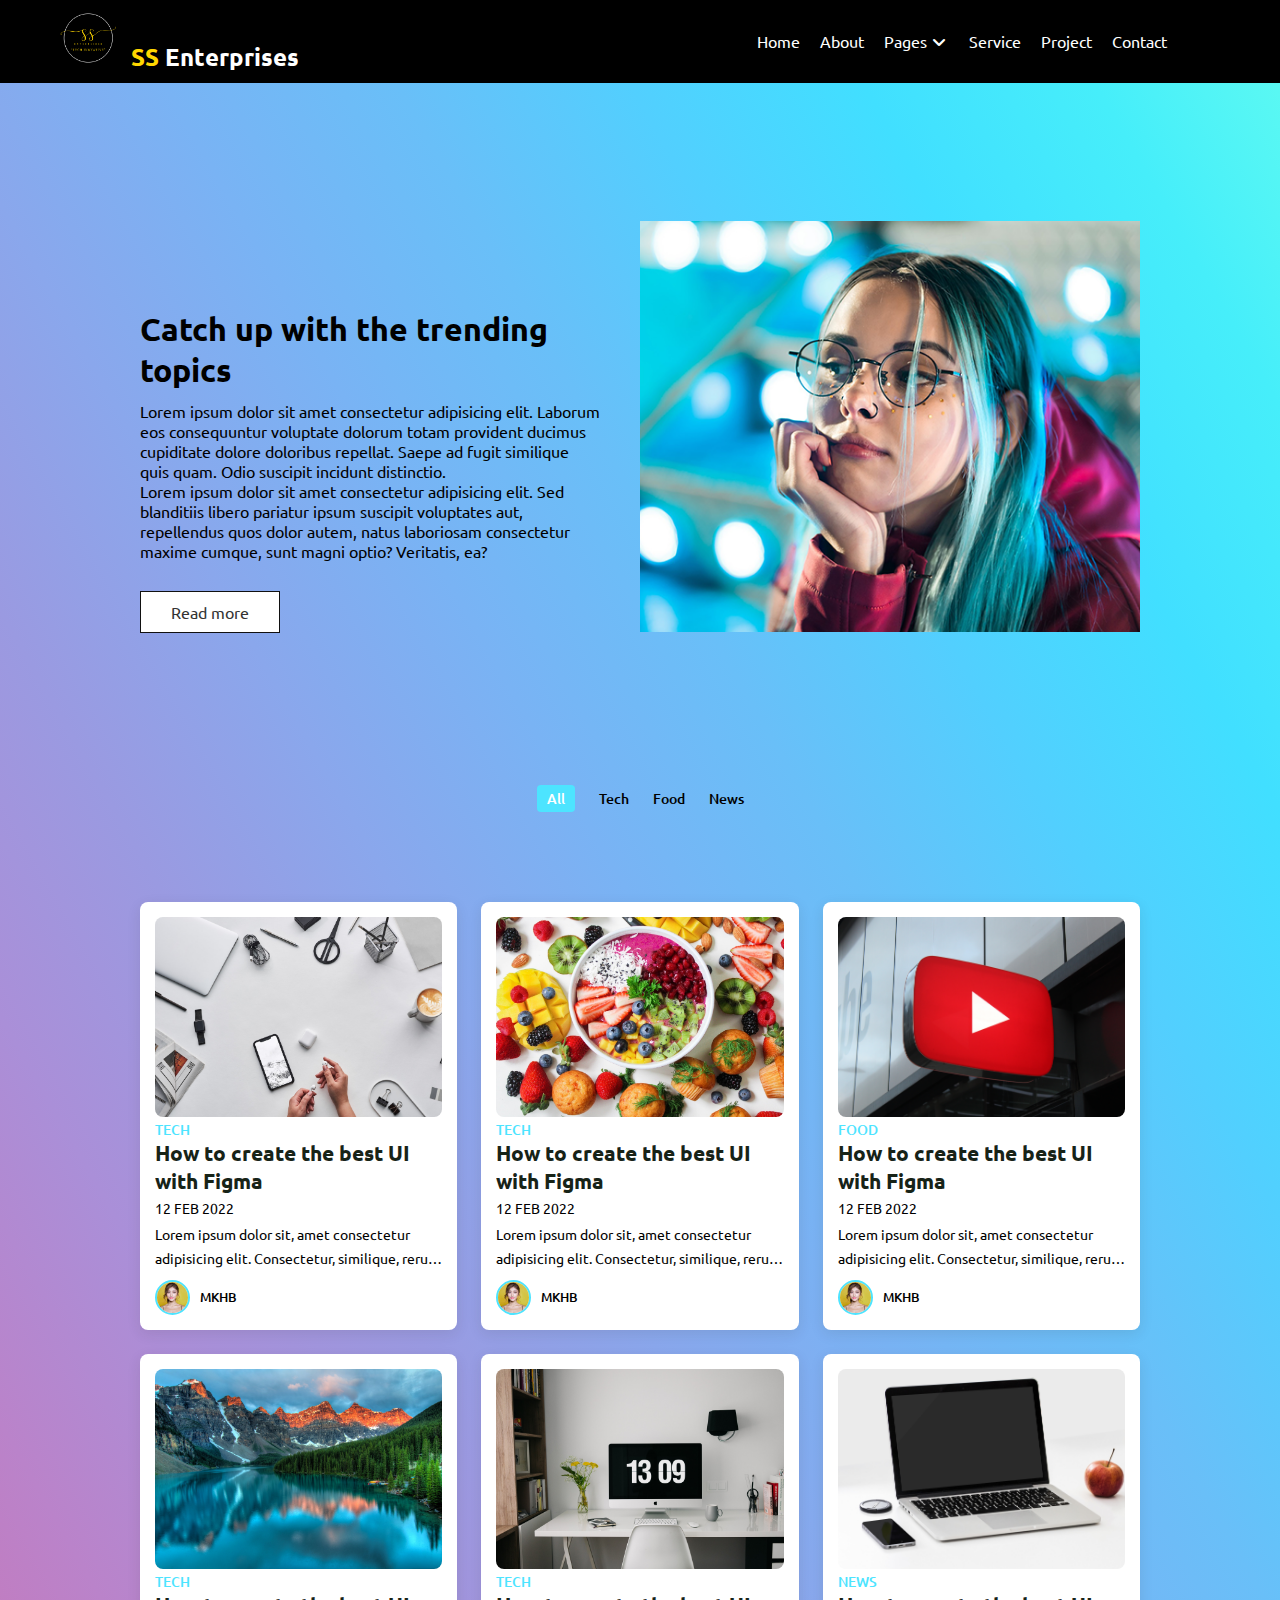
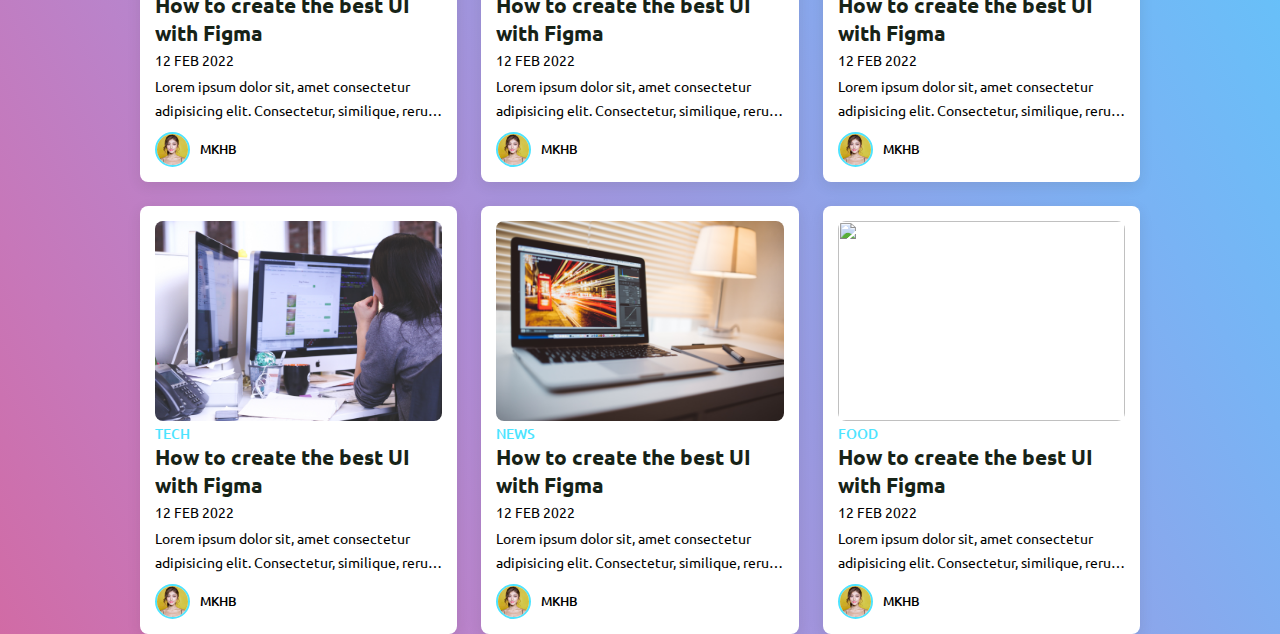
==== html/blog.html @ f4141842 "first commit" ====
<!DOCTYPE html>
<html lang="en">
<head>
    <meta charset="UTF-8">
    <meta http-equiv="X-UA-Compatible" content="IE=edge">
    <meta name="viewport" content="width=device-width, initial-scale=1.0">
    <title>Trend Blogger</title>
    <!-- Box-icon -->
    <link href='https://unpkg.com/boxicons@2.1.4/css/boxicons.min.css' rel='stylesheet'>
    <link rel="stylesheet" href="/css/blog.css">
    <link rel="stylesheet" href="/css/mainstyle.css">


    <link href="https://cdn.jsdelivr.net/npm/bootstrap@5.0.2/dist/css/bootstrap.min.css" rel="stylesheet" integrity="sha384-EVSTQN3/azprG1Anm3QDgpJLIm9Nao0Yz1ztcQTwFspd3yD65VohhpuuCOmLASjC" crossorigin="anonymous">
    <link href="/css/contacts.css" rel="stylesheet">
    <link rel="stylesheet" href="/css/mainstyle.css">
    <!-- <link rel="stylesheet" href="logo.css"> -->
    <link rel="stylesheet" href="https://cdn.jsdelivr.net/npm/bootstrap-icons@1.10.3/font/bootstrap-icons.css">

    <!-- Font Awsome (For adding icon) -->
    <link rel="stylesheet" href="https://cdnjs.cloudflare.com/ajax/libs/font-awesome/6.4.0/css/all.min.css">
    <script src="https://cdnjs.cloudflare.com/ajax/libs/font-awesome/6.4.0/js/all.min.js"></script>


    <!-- Fonts -->

    <link rel="preconnect" href="https://fonts.googleapis.com">
<link rel="preconnect" href="https://fonts.gstatic.com" crossorigin>
<link href="https://fonts.googleapis.com/css2?family=Ubuntu:wght@300&display=swap" rel="stylesheet">


<style>
    body{
      font-family: 'Ubuntu', sans-serif;
      background-image: linear-gradient(to right top, #d16ba5, #c777b9, #ba83ca, #aa8fd8, #9a9ae1, #8aa7ec, #79b3f4, #69bff8, #52cffe, #41dfff, #46eefa, #5ffbf1);

    }
  </style>

</head>
<body>

    <header>
        <nav class="main-nav main-container">
          <h2 class="main_nav_logo"><a href="../index.html"><img src="/images/SS Enterprises logo.png" alt=""><span style="color: #FFD700;">SS</span> Enterprises</a></h2>
  
          <ul class="main_menu_items">
            <img src="/images/Main/times.svg" alt="timesicon" id="menu_toggle" />
            <li class="main_nav_links"><a href="../index.html" ><i data-lucide="home"></i></i>Home</a></li>
            <li class="main_nav_links"><a href="../index.html#about-us" ><i data-lucide="album"></i>About</a></li>
            <li class="has-children menu main_nav_links">
              <a class="nav_links link_gap" href="#"><i data-lucide="file-stack"></i>Pages<i class="fa-solid fa-angle-down"></i></a>
              <ul class="dropdown">
                <li class="sub-menu">
                  <a href="ourTeam2.html" class="links">Our Team</a>
                </li>
                <li class="sub-menu">
                  <a href="gallery.html" class="links">Gallery</a>
                </li>
                <li class="sub-menu">
                  <a href="../index.html#faq" class="links">FAQ</a>
                </li>
                <li class="sub-menu">
                  <a href="blog.html" class="links">Blog</a>
                </li>
              </ul>
            </li>
            <li class="main_nav_links"><a href="../index.html#services" ><i data-lucide="user-cog"></i>Service</a></li>
            <li class="main_nav_links"><a href="#" ><i data-lucide="folder-dot"></i>Project</a></li>
            <li class="main_nav_links"><a href="contacts.html"><i data-lucide="phone"></i>Contact</a></li>
          </ul>
          <img src="/images/Main/bars.svg" alt="timesicon" id="menu_toggle" />
        </nav>
      </header>

    <section class="about container" id="about">
        <div class="contentBx">
            <h2 class="titleText">Catch up with the trending topics</h2>
            <p class="title-text">
                Lorem ipsum dolor sit amet consectetur adipisicing elit. Laborum eos consequuntur voluptate dolorum totam provident ducimus cupiditate dolore doloribus repellat. Saepe ad fugit similique quis quam. Odio suscipit incidunt distinctio.
                <br>Lorem ipsum dolor sit amet consectetur adipisicing elit. Sed blanditiis libero pariatur ipsum suscipit voluptates aut, repellendus quos dolor autem, natus laboriosam consectetur maxime cumque, sunt magni optio? Veritatis, ea?
            </p>
            <a href="#" class="btn2">Read more</a>
        </div>
        <div class="imgBx">
            <img src="/images/Blog-Images/about.png" alt="" class="fitBg">
        </div>
    </section>

    <div class="post-filter container">
        <span class="filter-item active-filter" data-filter="all">All</span>
        <span class="filter-item" data-filter="tech">Tech</span>
        <span class="filter-item" data-filter="food">Food</span>
        <span class="filter-item" data-filter="news">News</span>
    </div>
    
    <div class="post container">
        <!-- Post 1 -->
        <div class="post-box tech">
            <img src="/images/Blog-Images/img1.jpg" alt="" class="post-img">
            <h2 class="category">Tech</h2>
            <a href="#" class="post-title">How to create the best UI with Figma</a>
            <span class="post-date">12 Feb 2022</span>
            <p class="post-description">Lorem ipsum dolor sit, amet consectetur adipisicing elit. Consectetur, similique, rerum excepturi harum, vitae facilis corrupti vel modi debitis est perferendis aut quasi ea unde repudiandae iste architecto. Corporis, voluptates.</p>
            <div class="profile">
                <img src="/images/Blog-Images/testi1.jpg" alt="" class="profile-img">
                <span class="profile-name">MKHB</span>
            </div>
        </div>
        <!-- Post 2 -->
        <div class="post-box food">
            <img src="/images/Blog-Images/img2.jpg" alt="" class="post-img">
            <h2 class="category">Tech</h2>
            <a href="#" class="post-title">How to create the best UI with Figma</a>
            <span class="post-date">12 Feb 2022</span>
            <p class="post-description">Lorem ipsum dolor sit, amet consectetur adipisicing elit. Consectetur, similique, rerum excepturi harum, vitae facilis corrupti vel modi debitis est perferendis aut quasi ea unde repudiandae iste architecto. Corporis, voluptates.</p>
            <div class="profile">
                <img src="/images/Blog-Images/testi1.jpg" alt="" class="profile-img">
                <span class="profile-name">MKHB</span>
            </div>
        </div>
        <!-- Post 3 -->
        <div class="post-box food">
            <img src="/images/Blog-Images/img3.jpg" alt="" class="post-img">
            <h2 class="category">Food</h2>
            <a href="#" class="post-title">How to create the best UI with Figma</a>
            <span class="post-date">12 Feb 2022</span>
            <p class="post-description">Lorem ipsum dolor sit, amet consectetur adipisicing elit. Consectetur, similique, rerum excepturi harum, vitae facilis corrupti vel modi debitis est perferendis aut quasi ea unde repudiandae iste architecto. Corporis, voluptates.</p>
            <div class="profile">
                <img src="/images/Blog-Images/testi1.jpg" alt="" class="profile-img">
                <span class="profile-name">MKHB</span>
            </div>
        </div>
        <!-- Post 4 -->
        <div class="post-box news">
            <img src="/images/Blog-Images/img4.jpg" alt="" class="post-img">
            <h2 class="category">Tech</h2>
            <a href="#" class="post-title">How to create the best UI with Figma</a>
            <span class="post-date">12 Feb 2022</span>
            <p class="post-description">Lorem ipsum dolor sit, amet consectetur adipisicing elit. Consectetur, similique, rerum excepturi harum, vitae facilis corrupti vel modi debitis est perferendis aut quasi ea unde repudiandae iste architecto. Corporis, voluptates.</p>
            <div class="profile">
                <img src="/images/Blog-Images/testi1.jpg" alt="" class="profile-img">
                <span class="profile-name">MKHB</span>
            </div>
        </div>
        <!-- Post 5 -->
        <div class="post-box tech">
            <img src="/images/Blog-Images/img5.jpg" alt="" class="post-img">
            <h2 class="category">Tech</h2>
            <a href="#" class="post-title">How to create the best UI with Figma</a>
            <span class="post-date">12 Feb 2022</span>
            <p class="post-description">Lorem ipsum dolor sit, amet consectetur adipisicing elit. Consectetur, similique, rerum excepturi harum, vitae facilis corrupti vel modi debitis est perferendis aut quasi ea unde repudiandae iste architecto. Corporis, voluptates.</p>
            <div class="profile">
                <img src="/images/Blog-Images/testi1.jpg" alt="" class="profile-img">
                <span class="profile-name">MKHB</span>
            </div>
        </div>
        <!-- Post 6 -->
        <div class="post-box news">
            <img src="/images/Blog-Images/img6.jpg" alt="" class="post-img">
            <h2 class="category">News</h2>
            <a href="#" class="post-title">How to create the best UI with Figma</a>
            <span class="post-date">12 Feb 2022</span>
            <p class="post-description">Lorem ipsum dolor sit, amet consectetur adipisicing elit. Consectetur, similique, rerum excepturi harum, vitae facilis corrupti vel modi debitis est perferendis aut quasi ea unde repudiandae iste architecto. Corporis, voluptates.</p>
            <div class="profile">
                <img src="/images/Blog-Images/testi1.jpg" alt="" class="profile-img">
                <span class="profile-name">MKHB</span>
            </div>
        </div>
        <!-- Post 7 -->
        <div class="post-box tech">
            <img src="/images/Blog-Images/img7.jpg" alt="" class="post-img">
            <h2 class="category">Tech</h2>
            <a href="#" class="post-title">How to create the best UI with Figma</a>
            <span class="post-date">12 Feb 2022</span>
            <p class="post-description">Lorem ipsum dolor sit, amet consectetur adipisicing elit. Consectetur, similique, rerum excepturi harum, vitae facilis corrupti vel modi debitis est perferendis aut quasi ea unde repudiandae iste architecto. Corporis, voluptates.</p>
            <div class="profile">
                <img src="/images/Blog-Images/testi1.jpg" alt="" class="profile-img">
                <span class="profile-name">MKHB</span>
            </div>
        </div>
        <!-- Post 1 -->
        <div class="post-box news">
            <img src="/images/Blog-Images/img8.jpg" alt="" class="post-img">
            <h2 class="category">News</h2>
            <a href="#" class="post-title">How to create the best UI with Figma</a>
            <span class="post-date">12 Feb 2022</span>
            <p class="post-description">Lorem ipsum dolor sit, amet consectetur adipisicing elit. Consectetur, similique, rerum excepturi harum, vitae facilis corrupti vel modi debitis est perferendis aut quasi ea unde repudiandae iste architecto. Corporis, voluptates.</p>
            <div class="profile">
                <img src="/images/Blog-Images/testi1.jpg" alt="" class="profile-img">
                <span class="profile-name">MKHB</span>
            </div>
        </div>
        <!-- Post 9 -->
        <div class="post-box food">
            <img src="/images/Blog-Images/img10.jpg alt="" class="post-img">
            <h2 class="category">Food</h2>
            <a href="#" class="post-title">How to create the best UI with Figma</a>
            <span class="post-date">12 Feb 2022</span>
            <p class="post-description">Lorem ipsum dolor sit, amet consectetur adipisicing elit. Consectetur, similique, rerum excepturi harum, vitae facilis corrupti vel modi debitis est perferendis aut quasi ea unde repudiandae iste architecto. Corporis, voluptates.</p>
            <div class="profile">
                <img src="/images/Blog-Images/testi1.jpg" alt="" class="profile-img">
                <span class="profile-name">MKHB</span>
            </div>
        </div>
    </div>

    

    <script src="https://cdnjs.cloudflare.com/ajax/libs/jquery/3.6.1/jquery.min.js" integrity="sha512-aVKKRRi/Q/YV+4mjoKBsE4x3H+BkegoM/em46NNlCqNTmUYADjBbeNefNxYV7giUp0VxICtqdrbqU7iVaeZNXA==" crossorigin="anonymous" referrerpolicy="no-referrer"></script>
    <script src="blog.js"></script>


        <!-- Lucide Icons -->

<script src="https://unpkg.com/lucide@latest"></script>
<script>
  lucide.createIcons();
</script>

    <script>
        const header = document.querySelector("header");
        const menuToggler = document.querySelectorAll("#menu_toggle");
      
        menuToggler.forEach((toggler) => {
          toggler.addEventListener("click", () =>
            header.classList.toggle("showMenu")
          );
        });
      
        document.addEventListener("click", (e) => {
          if (!header.contains(e.target) && !menuToggler[0].contains(e.target)) {
            header.classList.remove("showMenu");
          }
        });
      </script>

</body>
</html>
---- css/blog.css ----
@import url('https://fonts.googleapis.com/css2?family=Poppins:ital,wght@0,600;0,700;1,400&display=swap');
*{
    /* font-family: 'Poppins', sans-serif; */
    margin: 0;
    padding: 0;
    scroll-behavior: smooth;
    scroll-padding-top: 2rem;
    box-sizing: border-box;
}

/* root values */
:root{
    --container-color: #1a1e21;
    --second-color: rgba(77, 228, 255);
    --text-color: #172317;
    --bg-color: #fff;
}

::selection{
    color: var(--bg-color);
    background: var(--second-color);
}

a{
    text-decoration: none;
}

li{
    list-style: none;
}

img{
    width: 100%;
}

section{
    padding: 3rem 0 2rem;
}

.container{
    max-width: 1068px;
    margin: auto;
    width: 100%;
}

a{
    color: #fff;
}

/* Header */
header{
    position: fixed;
    top: 0;
    left: 0;
    width: 100%;
    z-index: 200;
}

header.shadow{
    background: var(--bg-color);
    box-shadow: 0 1px 4px hsl(0 4% 14% / 10%);
    transition: .5s;
}

header.shadow .logo{
    color: var(--text-color);
}

.nav{
    display: flex;
    align-items: center;
    justify-content: space-between;
    padding: 18px 0;
}

.logo{
    font-size: 1.5rem;
    font-weight: 600;
    color: var(--bg-color);
}

.logo span{
    color: var(--second-color);
}

.login{
    padding: 8px 14px;
    text-transform: uppercase;
    font-weight: 500;
    border-radius: 4px;
    background: var(--second-color);
    color: var(--bg-color);
}

.login:hover{
    background: hsl(199, 98%, 56%);
    transition: .5s;
}

.home{
    width: 100%;
    min-height: 440px;
    background: url("images/banner2.png");
    display: grid;
    justify-content: center;
    align-items: center;
}

.home-text{
    color: var(--bg-color);
    text-align: center;
}

.home-title{
    font-size: 3.5rem;
}

.home-subtitle{
    font-size: 1rem;
    font-weight: 400;
}

.about{
    position: relative;
    width: 100%;
    display: flex !important;
    justify-content: center;
    align-items: center;
}

.about .contentBx{
    max-width: 50%;
    width: 50%;
    text-align: left;
    padding-right: 40px;
}

.titleText{
    font-weight: 600;
    color:black;
    font-size: 2rem;
    margin-bottom: 10px;
}

.title-text{
    color: black;
    font-size: 1em;
}

.about .imgBx{
    position: relative;
    min-width: 50%;
    width: 50%;
    min-height: 500px;
}

.btn2{
    position: relative;
    display: inline-block;
    margin-top: 30px;
    padding: 10px 30px;
    background: #fff;
    border: .8px solid #111;
    color: #333;
    text-decoration: none;
    transition: 0.5s;
}

.btn2:hover{
    background-color: var(--second-color);
    border: none;
    color: #fff;
}

.post-filter{
    display: flex;
    justify-content: center;
    align-items: center;
    column-gap: 1.5rem;
    margin-top: 2rem !important;
}

.filter-item{
    font-size: 0.9rem;
    font-weight: 500;
    cursor: pointer;
}

.active-filter{
    background: var(--second-color);
    color: var(--bg-color);
    padding: 4px 10px;
    border-radius: 4px;
}

.post{
    display: grid;
    grid-template-columns: repeat(auto-fit, minmax(280px, auto));
    justify-content: center;
    gap: 1.5rem;
}

.post-box{
    background: var(--bg-color);
    box-shadow: 0 4px 14px hsl(35deg 25% 15% / 10%);
    padding: 15px;
    border-radius: 0.5rem;
}

.post-img{
    width: 100%;
    height: 200px;
    object-fit: cover;
    object-position: center;
    border-radius: 0.5rem;
}

.category{
    font-size: 0.9rem;
    font-weight: 500;
    text-transform: uppercase;
    color: var(--second-color);
}

.post-title{
    font-size: 1.3rem;
    font-weight: 600;
    color: var(--text-color);
    display: -webkit-box;
    -webkit-line-clamp: 2;
    -webkit-box-orient: vertical;
    overflow: hidden;
}

.post-date{
    display: flex;
    font-size: 0.875rem;
    text-transform: uppercase;
    margin-top: 4px;
    font-weight: 400;
}

.post-description{
    font-size: 0.9rem;
    line-height: 1.5rem;
    margin: 5px 0 10px;
    display: -webkit-box;
    -webkit-line-clamp: 2;
    -webkit-box-orient: vertical;
    overflow: hidden;
}

.profile{
    display: flex;
    align-items: center;
    gap: 10px;
}

.profile-img{
    width: 35px;
    height: 35px;
    border-radius: 50%;
    object-fit: cover;
    object-position: center;
    border: 2px solid var(--second-color);
}

.profile-name{
    font-size: .8rem;
    font-weight: 500;
}

footer{
    position: relative;
    width: 100%;
    height: auto;
    padding: 50px 100px;
    margin-top: 3rem;
    background: #111;
    display: flex;
    font-family: sans-serif;
    justify-content: space-between;
}

.footer-container{
    display: flex;
    justify-content: space-between;
    flex-wrap: wrap;
    flex-direction: row;
}

.footer-container .sec{
    margin-right: 30px;
}

.footer-container .sec.aboutus{
    width: 40%;
}

.footer-container h2{
    position: relative;
    color: #fff;
    margin-bottom: 15px;
}

.footer-container h2::before{
    content: '';
    position: absolute;
    bottom: -5px;
    left: 0;
    width: 50px;
    height: 2px;
    background: rgb(77, 228, 255);
}

footer p{
    color: #fff;
}

.sci{
    margin: 20px;
    display: flex;
}

.sci li{
    list-style: none;
}

.sci li a{
    display: inline-block;
    width: 40px;
    height: 40px;
    background: #222;
    display: flex;
    justify-content: center;
    align-items: center;
    margin-right: 10px;
    text-decoration: none;
    border-radius: 4px;
    transition: .5s;
}

.sci li a:hover{
    background: rgb(77, 228, 255);
}

.sci i a .bx{
    color: #fff;
    font-size: 20px;
}

.quicklinks{
    position: relative;
    width: 25%;
}

.quicklinks ul li{
    list-style: none;
}

.quicklinks ul li a{
    color: #999;
    text-decoration: none;
    margin-bottom: 10px;
    display: inline-block;
    transition: .3s;
}

.quicklinks ul li a:hover{
    color: #fff;
}

.footer-container .contactBx{
    width: calc(35% - 60px);
    margin-right: 0 !important;
}

.contactBx .info{
    position: relative;
}

.contactBx .info li{
    display: flex !important;
    margin-bottom: 16px;
}

.contactBx .info li span:nth-child(1){
    color: #fff;
    font-size: 20px;
    margin-right: 10px;
}

.contactBx .info li span{
    color: #999;
}

.contactBx .info li a{
    color: #999;
    text-decoration: none;
    transition: .5s;
}

.contactBx .info li a:hover{
    color: #fff;
}

@media (max-width: 1060px){
    .container{
        margin: 0 auto;
        width: 95%;
    }

    .home-text{
        width: 100%
    }
}

@media (max-width: 768px){
    .nav{
        padding: 10px 0;
    }

    section{
        padding: 2rem 0 !important;
    }

    .header-content{
        margin-top: 3rem !important;
    }

    .home{
        min-height: 380px;
    }

    .home-title{
        font-size: 3rem;
    }

    .header-title{
        font-size: 2rem;
    }

    .header-img{
        height: 370px;
    }

    .about{
        flex-direction: column;
    }

    .about .contentBx{
        min-width: 100%;
        width: 100%;
        text-align: center;
        padding-right: 0px;
    }

    .about .contentBx,
    .about .imgBx{
        min-width: 100%;
        width: 100%;
        padding-right: 0px;
        text-align: center;
    }

    .about .imgBx{
        min-height: 250px;
    }

    .btn2{
        margin-bottom: 30px;
    }

    .post-header{
        height: 435px;
    }

    .post-header{
        margin-top: 9rem !important;
    }
}

@media (max-width: 570px){
    .post-header{
        height: 390px;
    }

    .header-title{
        width: 100%;
    }

    .header-img{
        height: 340px;
    }
}

@media (max-width: 396px){
    .home-title{
        font-size: 2rem;
    }

    .home-subtitle{
        font-size: 0.9rem;
    }

    .home{
        min-height: 300px;
    }

    .post-box{
        padding: 10px;
    }

    .header-title{
        font-size: 1.4rem;
    }

    .header-img{
        height: 240px;
    }

    .post-header{
        height: 335px;
    }

    .header-img{
        height: 340px;
    }
}

/* Footer Media Query */
@media (max-width: 991px){
    footer{
        padding: 40px;
        font-size: 20px;
    }

    footer .footer-container{
        flex-direction: column;
    }

    footer .footer-container .sec{
        margin-right: 0;
        margin-bottom: 40px;
    }

    footer .footer-container .sec.aboutus{
        width: 100% !important;
    }

    footer .footer-container .quicklinks{
        width: 100%;
    }

    footer .footer-container .contactBx{
        width: 100%;
    }
}
/* body{
    background-color: #111;
} */
---- css/mainstyle.css ----
/* Import Google font - Poppins */
@import url("https://fonts.googleapis.com/css2?family=Poppins:wght@200;300;400;500;600;700&display=swap");

html{
  scroll-behavior: smooth;
}

* {
  margin: 0;
  padding: 0;
  
}

.main-container .main_nav_logo img{
  width: 8%;
  margin-right: 15px;
}

.main-section {
  background: #000000;
  box-sizing: border-box;
  /* font-family: "Poppins", sans-serif; */
}
.main-container {
  max-width: 1300px;
  width: 100%;
  margin: 0 auto;
}
header {
  position: sticky;
  /* height: 10vh; */
  top: 0;
  left: 0;
  width: 100%;
  z-index: 1000;
  background-color: black;
}
.main-nav {
  display: flex;
  align-items: center;
  justify-content: space-between;
  padding: 0 60px;
}
.main_nav_logo {
  padding: 10px 0;
}
.main_menu_items {
  display: flex;
  width: 100%;
  list-style: none;
  gap: 20px;
}
header a {
  color: #fff;
  text-decoration: none;
}

/* Hero */
.hero {
  position: relative;
  min-height: 100vh;
  /* margin-top: 72px; */
  width: 100%;
  background: url(/images/Main/bg-dot.png), url(/images/Main/bg-dot.png), url(/images/Main/bg-round.png), url(/images/Main/bg-tree.png);
  background-position: 10px 10px, bottom 215px right 10px, left 55% top -1%, left 45% bottom -1px;
  background-repeat: no-repeat;
}
.curveImg {
  position: absolute;
  bottom: 0;
  width: 100%;
  pointer-events: none;
}
.hero .main-row {
  display: flex;
  align-items: center;
  min-height: 100vh;
  height: 100%;
  width: 100%;
  padding: 0 60px;
  gap: 30px;
  justify-content: space-between;
}
.hero .main-row h2,
.hero .main-row p {
  color: #fff;
}
.hero .main-row h2 {
  font-size: 36px;
  margin-bottom: 16px;
}
.hero .main-column {
  width: 50%;
}
.main-buttons {
  display: flex;
  margin-top: 25px;
  gap: 10px;
}
.main-btn {
  padding: 14px 26px;
  background: #ffffff;
  border-radius: 50px;
  border: none;
  cursor: pointer;
  transition: all 0.3s ease;
  
}

.main_nav_logo a:hover {
  color: #a3b18a;
  text-decoration: underline;
}
.main-btn a{
  color: white;
}
.main-btn:hover a{
  color: #000000;
}

.main-btn:first-child {
  border: 2px solid #fff;
  background: transparent;
  color: #fff;
}
.main-btn:first-child:hover {
  background-color: #fff;
  color: #333;
}
.main-btn:last-child {
  border: 2px solid #fff;
  background: transparent;
  color: #fff;
}
.main-btn:last-child:hover {
  background-color: #fff;
  color: #333;
}
.hero_img {
  width: 85%;
  z-index: 10;
  position: relative;
}
#menu_toggle {
  display: none;
}

.main_menu_items .main_nav_links a:hover{
  color: #a3b18a;
  text-decoration: underline;
}

.main_menu_items .main_nav_links li{
  list-style: none;
}

/* Reponsive */
@media (width < 860px) {
  #menu_toggle {
    display: block;
  }


  .main-nav {
    padding: 0 20px;
    background-color: #000000;
  }

  .main_menu_items {
    position: fixed;
    top: 0;
    width: 260px;
    background-color: #000000;
    height: 100%;
    left: -100%;
    padding: 50px 30px 30px;
    flex-direction: column;
    transition: all 0.5s ease;
  }
  .showMenu .main_menu_items {
    left: 0;
  }
  a {
    color: #333;
  }
  #menu_toggle {
    width: 20px;
    cursor: pointer;
  }
  .main_menu_items #menu_toggle {
    position: absolute;
    top: 20px;
    right: 20px;
  }
  .hero {
    padding-top: 130px;
  }
  .hero .main-row {
    flex-direction: column;
    padding: 0 20px;
    justify-content: center;
  }
  .hero .main-row .main-column {
    width: 100%;
  }
}

@media (width < 600px) {
  .hero {
    padding-top: 80px;
  }
  .hero .main-row h2 {
    font-size: 26px;
  }
  .main-buttons {
    justify-content: center;
  }
  .main-btn {
    padding: 10px 16px;
  }
}

.main-nav .has-children .dropdown{
  display: none;
  position: absolute;
  margin: 0%;
  padding: 0%;
}

.main-nav .has-children:hover .dropdown{
  display: block;
  padding-top: 24px;
  /* height: 25vh; */
  /* width: 24%; */
  /* background-color: #000000; */
}

.has-children .dropdown .sub-menu{
  background-color: #343a40;
  margin: 2px 0px;
  padding: 8px 0px;
  font-size: 1rem;
  border-radius: 3px;
}

.has-children .dropdown .sub-menu a{
  display: flex;
  padding: 0px 15px;
  width: 40vh;
}

.has-children .dropdown .sub-menu:hover{
  background-color: #495057;
  color: #a3b18a;
  text-decoration: none;
  transition: all 1s;
}
.has-children .dropdown .sub-menu a:hover{
  color: #a3b18a;
  text-decoration: none;
}

.main_menu_items .has-children .link_gap .fa-angle-down{
  margin-left: 5px;
  margin-top: 3px;
}

.main_menu_items .has-children .link_gap{
  display: block;
  width: 65px;
}

@media only screen and (width< 860px) {
  .main_menu_items .has-children .link_gap{
    width: 86px;
  }

  .has-children .dropdown .sub-menu{
    background-color: transparent;
    margin: 2px 0px;
    margin-left: 55px;
    padding: 0px 0px;
    font-size: 1rem;
    border-radius: 3px;
  }

  
  .has-children .dropdown .sub-menu a{
    width: auto;
  } 
  .main_menu_items .button-links{
    margin-top: 105px;
  }
}
---- css/contacts.css ----
*{
    padding: 0;
    margin: 0;
    box-sizing: border-box;
   
}
.container{
    width: 1000px!important;
    margin-top: 90px;
}
p{
    font-size: 12px;
}
h1{
    font-family: Verdana, Geneva, Tahoma, sans-serif!important;
}
.bg-primary{
    background-color: #01d28e !important;
    font-family:Verdana, Geneva, Tahoma, sans-serif!important;

}
.form-control {
    height: 36px;
    background: #fff;
    color: rgba(0, 0, 0, 0.8);
    font-size: 14px;
    border-radius: 2px;
    box-shadow: none !important;
    border: 1px solid rgba(0, 0, 0, 0.1);
}
.contactForm .form-control {
    border: none;
    border-bottom: 1px solid rgba(0, 0, 0, 0.1);
    padding: 0;
}


.form-control:focus,.form-control:active {
    border-color: #01d28e !important;
}
.form-label {
    color: #000;
    text-transform: uppercase;
    font-size: 12px;
    font-weight: 700;
    margin-bottom: 0.5rem;
    margin-top: 2rem;
}
.btn.btn-primary {
    background: #01d28e !important;
    border-color: #01d28e !important;
    color: #fff;
    width: 100px;
    border-radius: 0!important;
    
}
.btn.btn-primary:hover{
    background-color: #28a745!important;
}

.bi{
    font-size: 50px;
}
@media only screen and (max-width: 600px) {
    .container{
        width: 100%!important;
        padding-bottom: 207px!important;
    }
  }

.dropdown{
    margin-left: 30%;
}

.navbar .navbar-brand img{
    width: 60px;
    border-radius: 50px;
}

.offcanvas{
    background-color: #212529;
}
---- css/mainstyle.css ----
/* Import Google font - Poppins */
@import url("https://fonts.googleapis.com/css2?family=Poppins:wght@200;300;400;500;600;700&display=swap");

html{
  scroll-behavior: smooth;
}

* {
  margin: 0;
  padding: 0;
  
}

.main-container .main_nav_logo img{
  width: 8%;
  margin-right: 15px;
}

.main-section {
  background: #000000;
  box-sizing: border-box;
  /* font-family: "Poppins", sans-serif; */
}
.main-container {
  max-width: 1300px;
  width: 100%;
  margin: 0 auto;
}
header {
  position: sticky;
  /* height: 10vh; */
  top: 0;
  left: 0;
  width: 100%;
  z-index: 1000;
  background-color: black;
}
.main-nav {
  display: flex;
  align-items: center;
  justify-content: space-between;
  padding: 0 60px;
}
.main_nav_logo {
  padding: 10px 0;
}
.main_menu_items {
  display: flex;
  width: 100%;
  list-style: none;
  gap: 20px;
}
header a {
  color: #fff;
  text-decoration: none;
}

/* Hero */
.hero {
  position: relative;
  min-height: 100vh;
  /* margin-top: 72px; */
  width: 100%;
  background: url(/images/Main/bg-dot.png), url(/images/Main/bg-dot.png), url(/images/Main/bg-round.png), url(/images/Main/bg-tree.png);
  background-position: 10px 10px, bottom 215px right 10px, left 55% top -1%, left 45% bottom -1px;
  background-repeat: no-repeat;
}
.curveImg {
  position: absolute;
  bottom: 0;
  width: 100%;
  pointer-events: none;
}
.hero .main-row {
  display: flex;
  align-items: center;
  min-height: 100vh;
  height: 100%;
  width: 100%;
  padding: 0 60px;
  gap: 30px;
  justify-content: space-between;
}
.hero .main-row h2,
.hero .main-row p {
  color: #fff;
}
.hero .main-row h2 {
  font-size: 36px;
  margin-bottom: 16px;
}
.hero .main-column {
  width: 50%;
}
.main-buttons {
  display: flex;
  margin-top: 25px;
  gap: 10px;
}
.main-btn {
  padding: 14px 26px;
  background: #ffffff;
  border-radius: 50px;
  border: none;
  cursor: pointer;
  transition: all 0.3s ease;
  
}

.main_nav_logo a:hover {
  color: #a3b18a;
  text-decoration: underline;
}
.main-btn a{
  color: white;
}
.main-btn:hover a{
  color: #000000;
}

.main-btn:first-child {
  border: 2px solid #fff;
  background: transparent;
  color: #fff;
}
.main-btn:first-child:hover {
  background-color: #fff;
  color: #333;
}
.main-btn:last-child {
  border: 2px solid #fff;
  background: transparent;
  color: #fff;
}
.main-btn:last-child:hover {
  background-color: #fff;
  color: #333;
}
.hero_img {
  width: 85%;
  z-index: 10;
  position: relative;
}
#menu_toggle {
  display: none;
}

.main_menu_items .main_nav_links a:hover{
  color: #a3b18a;
  text-decoration: underline;
}

.main_menu_items .main_nav_links li{
  list-style: none;
}

/* Reponsive */
@media (width < 860px) {
  #menu_toggle {
    display: block;
  }


  .main-nav {
    padding: 0 20px;
    background-color: #000000;
  }

  .main_menu_items {
    position: fixed;
    top: 0;
    width: 260px;
    background-color: #000000;
    height: 100%;
    left: -100%;
    padding: 50px 30px 30px;
    flex-direction: column;
    transition: all 0.5s ease;
  }
  .showMenu .main_menu_items {
    left: 0;
  }
  a {
    color: #333;
  }
  #menu_toggle {
    width: 20px;
    cursor: pointer;
  }
  .main_menu_items #menu_toggle {
    position: absolute;
    top: 20px;
    right: 20px;
  }
  .hero {
    padding-top: 130px;
  }
  .hero .main-row {
    flex-direction: column;
    padding: 0 20px;
    justify-content: center;
  }
  .hero .main-row .main-column {
    width: 100%;
  }
}

@media (width < 600px) {
  .hero {
    padding-top: 80px;
  }
  .hero .main-row h2 {
    font-size: 26px;
  }
  .main-buttons {
    justify-content: center;
  }
  .main-btn {
    padding: 10px 16px;
  }
}

.main-nav .has-children .dropdown{
  display: none;
  position: absolute;
  margin: 0%;
  padding: 0%;
}

.main-nav .has-children:hover .dropdown{
  display: block;
  padding-top: 24px;
  /* height: 25vh; */
  /* width: 24%; */
  /* background-color: #000000; */
}

.has-children .dropdown .sub-menu{
  background-color: #343a40;
  margin: 2px 0px;
  padding: 8px 0px;
  font-size: 1rem;
  border-radius: 3px;
}

.has-children .dropdown .sub-menu a{
  display: flex;
  padding: 0px 15px;
  width: 40vh;
}

.has-children .dropdown .sub-menu:hover{
  background-color: #495057;
  color: #a3b18a;
  text-decoration: none;
  transition: all 1s;
}
.has-children .dropdown .sub-menu a:hover{
  color: #a3b18a;
  text-decoration: none;
}

.main_menu_items .has-children .link_gap .fa-angle-down{
  margin-left: 5px;
  margin-top: 3px;
}

.main_menu_items .has-children .link_gap{
  display: block;
  width: 65px;
}

@media only screen and (width< 860px) {
  .main_menu_items .has-children .link_gap{
    width: 86px;
  }

  .has-children .dropdown .sub-menu{
    background-color: transparent;
    margin: 2px 0px;
    margin-left: 55px;
    padding: 0px 0px;
    font-size: 1rem;
    border-radius: 3px;
  }

  
  .has-children .dropdown .sub-menu a{
    width: auto;
  } 
  .main_menu_items .button-links{
    margin-top: 105px;
  }
}
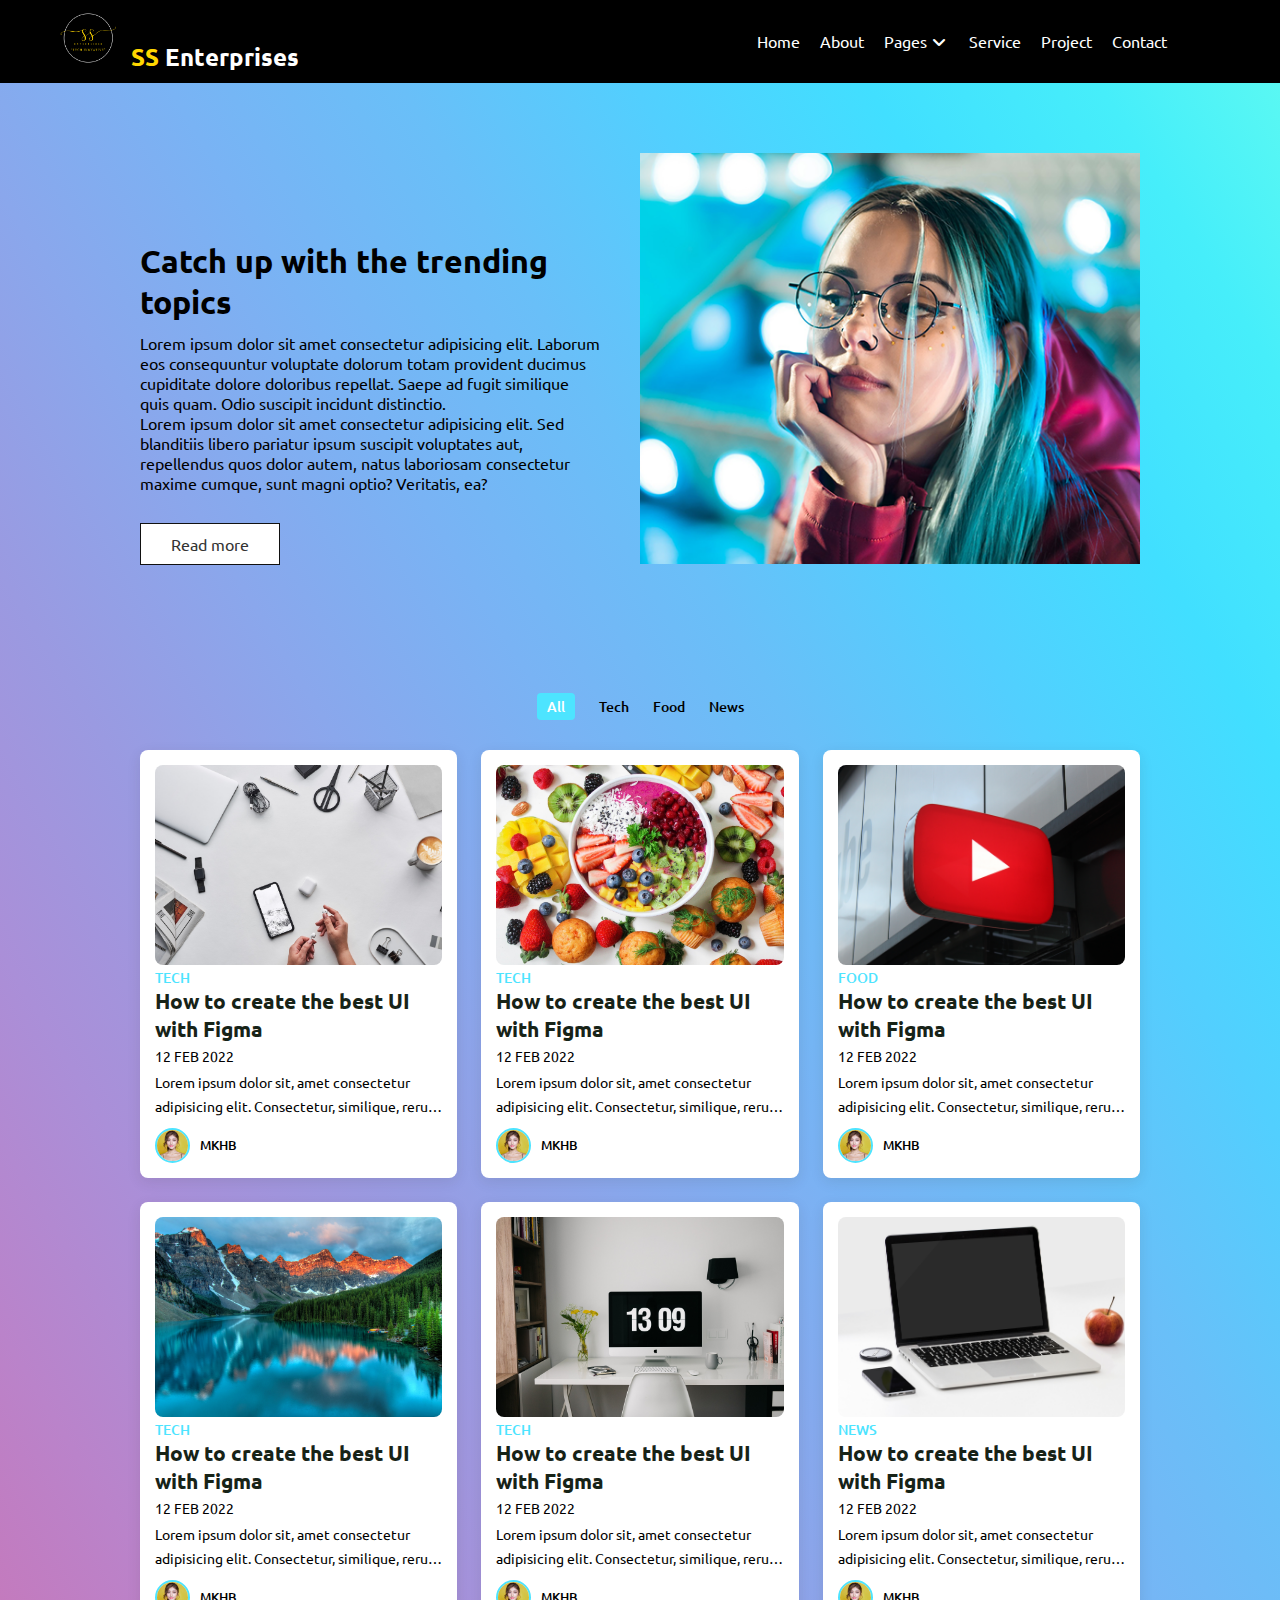
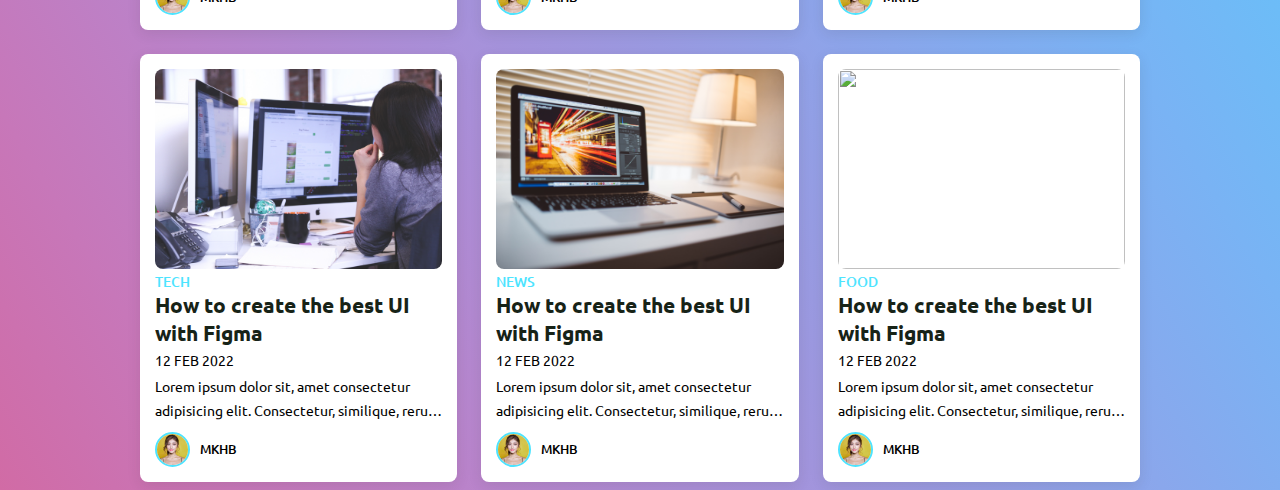
==== commit 79303178: "third commit" ====
--- a/html/blog.html
+++ b/html/blog.html
@@ -40,38 +40,62 @@
 </head>
 <body>
 
-    <header>
-        <nav class="main-nav main-container">
-          <h2 class="main_nav_logo"><a href="../index.html"><img src="/images/SS Enterprises logo.png" alt=""><span style="color: #FFD700;">SS</span> Enterprises</a></h2>
-  
-          <ul class="main_menu_items">
-            <img src="/images/Main/times.svg" alt="timesicon" id="menu_toggle" />
-            <li class="main_nav_links"><a href="../index.html" ><i data-lucide="home"></i></i>Home</a></li>
-            <li class="main_nav_links"><a href="../index.html#about-us" ><i data-lucide="album"></i>About</a></li>
-            <li class="has-children menu main_nav_links">
-              <a class="nav_links link_gap" href="#"><i data-lucide="file-stack"></i>Pages<i class="fa-solid fa-angle-down"></i></a>
-              <ul class="dropdown">
-                <li class="sub-menu">
-                  <a href="ourTeam2.html" class="links">Our Team</a>
-                </li>
-                <li class="sub-menu">
-                  <a href="gallery.html" class="links">Gallery</a>
-                </li>
-                <li class="sub-menu">
-                  <a href="../index.html#faq" class="links">FAQ</a>
-                </li>
-                <li class="sub-menu">
-                  <a href="blog.html" class="links">Blog</a>
-                </li>
-              </ul>
+  <header>
+    <nav class="main-nav main-container">
+      <h2 class="main_nav_logo">
+        <a href="../index.html"
+          ><img src="/images/SS Enterprises logo.png" alt="" /><span
+            style="color: #ffd700"
+            >SS</span
+          >
+          Enterprises</a
+        >
+      </h2>
+
+      <ul class="main_menu_items">
+        <img src="/images/Main/times.svg" alt="timesicon" id="menu_toggle" />
+        <li class="main_nav_links">
+          <a href="../index.html"><i data-lucide="home"></i>Home</a>
+        </li>
+        <li class="main_nav_links">
+          <a href="../index.html#about-us"><i data-lucide="album"></i>About</a>
+        </li>
+        <li class="has-children menu main_nav_links" id="pageLink">
+          <a class="nav_links link_gap" href="#"
+            ><i data-lucide="file-stack"></i>Pages<i
+              class="fa-solid fa-angle-down"
+            ></i
+          ></a>
+          <ul class="dropdown">
+            <li class="sub-menu" id="ourTeamLink">
+              <a href="ourTeam2.html" class="links">Our Team</a>
             </li>
-            <li class="main_nav_links"><a href="../index.html#services" ><i data-lucide="user-cog"></i>Service</a></li>
-            <li class="main_nav_links"><a href="#" ><i data-lucide="folder-dot"></i>Project</a></li>
-            <li class="main_nav_links"><a href="contacts.html"><i data-lucide="phone"></i>Contact</a></li>
+            <li class="sub-menu" id="galleryLink">
+              <a href="gallery.html" class="links">Gallery</a>
+            </li>
+            <li class="sub-menu" id="faqLink">
+              <a href="../index.html#faq" class="links">FAQ</a>
+            </li>
+            <li class="sub-menu" id="blogLink">
+              <a href="blog.html" class="links">Blog</a>
+            </li>
           </ul>
-          <img src="/images/Main/bars.svg" alt="timesicon" id="menu_toggle" />
-        </nav>
-      </header>
+        </li>
+          <li class="main_nav_links" id="service-link">
+            <a href="../index.html#services"><i data-lucide="user-cog"></i>Service</a>
+          </li>
+          <li class="main_nav_links">
+            <a href="#"><i data-lucide="folder-dot"></i>Project</a>
+          </li>
+          <li class="main_nav_links">
+            <a href="contacts.html"
+              ><i data-lucide="phone"></i>Contact</a
+            >
+          </li>
+      </ul>
+      <img src="/images/Main/menu4.png" alt="timesicon" id="menu_toggle" />
+    </nav>
+  </header>
 
     <section class="about container" id="about">
         <div class="contentBx">
@@ -218,22 +242,84 @@
   lucide.createIcons();
 </script>
 
-    <script>
-        const header = document.querySelector("header");
-        const menuToggler = document.querySelectorAll("#menu_toggle");
-      
-        menuToggler.forEach((toggler) => {
-          toggler.addEventListener("click", () =>
-            header.classList.toggle("showMenu")
-          );
-        });
-      
-        document.addEventListener("click", (e) => {
-          if (!header.contains(e.target) && !menuToggler[0].contains(e.target)) {
-            header.classList.remove("showMenu");
-          }
-        });
-      </script>
+<script>
+  const header = document.querySelector("header");
+  const menuToggler = document.querySelectorAll("#menu_toggle");
+  const navLink = document.querySelectorAll(".main_nav_links");
+  const pageLink = document.getElementById("pageLink");
+  const serLink = document.getElementById("service-link");
+  const mainMenu = document.querySelectorAll(".main_menu_items");
+  const subMenu = document.querySelectorAll(".sub-menu")
+
+  menuToggler.forEach((toggler) => {
+    toggler.addEventListener("click", () =>
+      header.classList.toggle("showMenu")
+    );
+  });
+
+  navLink.forEach((toggler) => {
+    toggler.addEventListener("click", () =>
+      header.classList.remove("showMenu")
+    );
+  });
+
+  mainMenu.forEach((menuItem) => {
+menuItem.addEventListener("click", (event) => {
+const isNavLinkClicked = Array.from(navLink).some((link) =>
+  link.contains(event.target)
+);
+
+const isSubMenuClicked = Array.from(subMenu).some((submenu) =>
+  submenu.contains(event.target)
+);
+
+if (isSubMenuClicked || isNavLinkClicked) {
+  header.classList.remove("showMenu");
+}
+});
+});
+
+subMenu.forEach((submenu) => {
+submenu.addEventListener("click", (event) => {
+event.stopPropagation(); // Stop propagation to prevent the event from reaching mainMenu
+header.classList.remove("showMenu");
+serLink.style.paddingTop = "0px";
+serLink.style.transition = "all 0.5s";
+});
+});
+
+  const handlePageLinkClick = (e) => {
+    header.classList.toggle("showMenu");
+    serLink.style.paddingTop = "120px";
+    serLink.style.transition = "all 0.5s";
+    e.stopPropagation();
+  };
+
+  const mediaQuery = window.matchMedia("(max-width: 860px)");
+
+  const togglePageLinkListener = () => {
+    if (mediaQuery.matches) {
+      pageLink.addEventListener("click", handlePageLinkClick);
+    } else {
+      pageLink.removeEventListener("click", handlePageLinkClick);
+    }
+  };
+
+  togglePageLinkListener(); // Initial check
+
+  mediaQuery.addEventListener("change", togglePageLinkListener); // Listen for changes in media query
+
+  document.addEventListener("click", (e) => {
+    if (
+      (!header.contains(e.target) && !menuToggler[0].contains(e.target)) ||
+      mainMenu[0].contains(e.target)
+    ) {
+      header.classList.remove("showMenu");
+      serLink.style.paddingTop = "0px";
+    }
+  });
+</script>
+
 
 </body>
 </html>--- a/css/mainstyle.css
+++ b/css/mainstyle.css
@@ -49,6 +49,7 @@
   width: 100%;
   list-style: none;
   gap: 20px;
+  margin-bottom: 0 !important;
 }
 header a {
   color: #fff;
@@ -228,8 +229,11 @@
 }
 
 .main-nav .has-children:hover .dropdown{
-  display: block;
-  padding-top: 24px;
+  display: flex;
+  flex-direction: column;
+  padding-top: 15px;
+  gap: 5px;
+  /* transition: all 2s ease; */
   /* height: 25vh; */
   /* width: 24%; */
   /* background-color: #000000; */
@@ -250,7 +254,7 @@
 }
 
 .has-children .dropdown .sub-menu:hover{
-  background-color: #495057;
+  /* background-color: #495057; */
   color: #a3b18a;
   text-decoration: none;
   transition: all 1s;
@@ -270,9 +274,13 @@
   width: 65px;
 }
 
+#service-link{
+  padding-top: 0px;
+}
+
 @media only screen and (width< 860px) {
   .main_menu_items .has-children .link_gap{
-    width: 86px;
+    width: 90px;
   }
 
   .has-children .dropdown .sub-menu{
--- a/css/contacts.css
+++ b/css/contacts.css
@@ -6,7 +6,8 @@
 }
 .container{
     width: 1000px!important;
-    margin-top: 90px;
+    margin-top: 22px;
+    padding-bottom: 8px;
 }
 p{
     font-size: 12px;
@@ -68,7 +69,28 @@
     }
   }
 
-.dropdown{
+@media only screen and (max-width: 447px) {
+    .work-options{
+        margin-left: 20% !important;
+    }
+}
+@media only screen and (max-width: 404px) {
+    .work-options{
+        margin-left: 10% !important;
+    }
+}
+@media only screen and (max-width: 369px) {
+    .work-options{
+        margin-left: 5% !important;
+    }
+}
+@media only screen and (max-width: 354px) {
+    .work-options{
+        margin-left: 0% !important;
+    }
+}
+
+.work-options{
     margin-left: 30%;
 }
 
--- a/css/mainstyle.css
+++ b/css/mainstyle.css
@@ -49,6 +49,7 @@
   width: 100%;
   list-style: none;
   gap: 20px;
+  margin-bottom: 0 !important;
 }
 header a {
   color: #fff;
@@ -228,8 +229,11 @@
 }
 
 .main-nav .has-children:hover .dropdown{
-  display: block;
-  padding-top: 24px;
+  display: flex;
+  flex-direction: column;
+  padding-top: 15px;
+  gap: 5px;
+  /* transition: all 2s ease; */
   /* height: 25vh; */
   /* width: 24%; */
   /* background-color: #000000; */
@@ -250,7 +254,7 @@
 }
 
 .has-children .dropdown .sub-menu:hover{
-  background-color: #495057;
+  /* background-color: #495057; */
   color: #a3b18a;
   text-decoration: none;
   transition: all 1s;
@@ -270,9 +274,13 @@
   width: 65px;
 }
 
+#service-link{
+  padding-top: 0px;
+}
+
 @media only screen and (width< 860px) {
   .main_menu_items .has-children .link_gap{
-    width: 86px;
+    width: 90px;
   }
 
   .has-children .dropdown .sub-menu{
